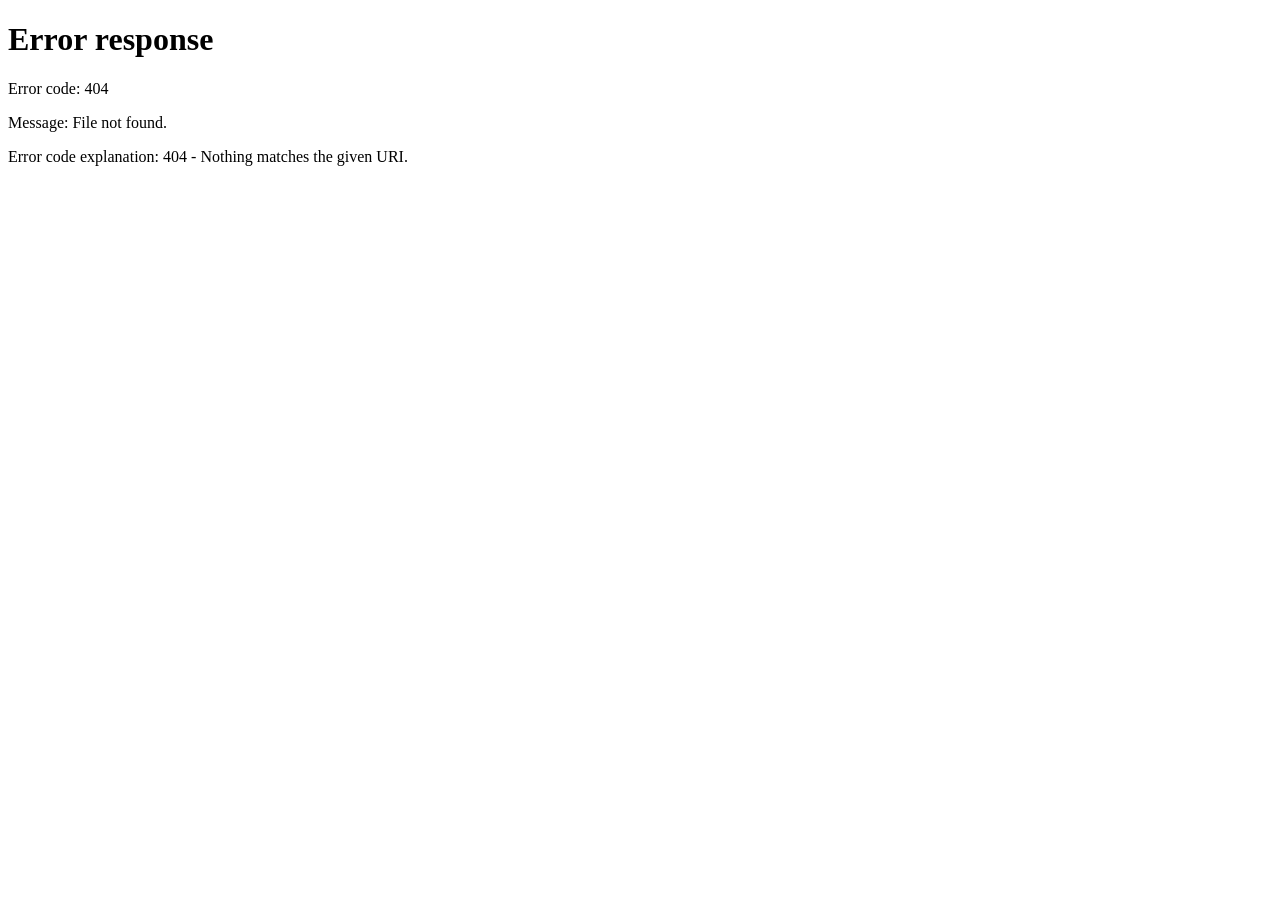
==== public/index.html @ 638b5344 "Add files via upload" ====
<!DOCTYPE html>
<html lang="en">
<head>
  <meta charset="UTF-8">
  <meta name="viewport" content="width=device-width, initial-scale=1.0">
  <title>Gmail Hub - Redirecting...</title>
  <script>
    // Redirect logic
    const tok = localStorage.getItem('session_token');
    const role = localStorage.getItem('session_role');

    if (tok && role) {
      if (role === 'admin') window.location.href = '/admin-portal';
      else if (role === 'worker') window.location.href = '/worker-portal';
      else window.location.href = '/customer-portal';
    } else {
      window.location.href = '/customer-login';
    }
  </script>
</head>
<body style="background:#0d1117;color:#fff;font-family:sans-serif;display:flex;align-items:center;justify-content:center;height:100vh;">
  <p>Redirecting to portal...</p>
</body>
</html>
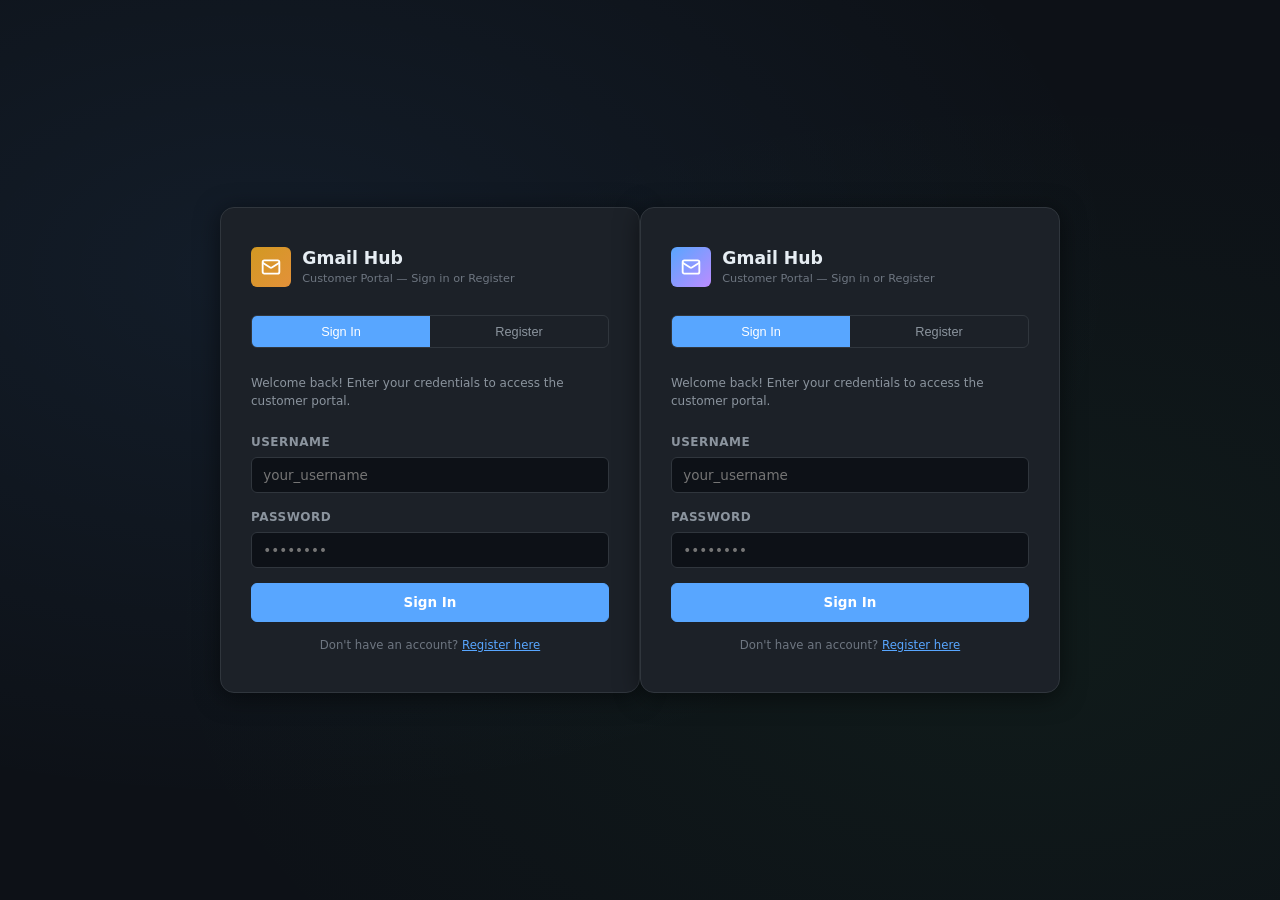
==== commit 669e5984: "Add files via upload" ====
--- a/public/index.html
+++ b/public/index.html
@@ -1,22 +1,20 @@
 <!DOCTYPE html>
-<html lang="en">
+<html lang="en" data-theme="dark">
 <head>
-  <meta charset="UTF-8">
-  <meta name="viewport" content="width=device-width, initial-scale=1.0">
-  <title>Gmail Hub - Redirecting...</title>
-  <script>
-    // Redirect logic
-    const tok = localStorage.getItem('session_token');
-    const role = localStorage.getItem('session_role');
-
-    if (tok && role) {
-      if (role === 'admin') window.location.href = '/admin-portal';
-      else if (role === 'worker') window.location.href = '/worker-portal';
-      else window.location.href = '/customer-portal';
-    } else {
-      window.location.href = '/customer-login';
-    }
-  </script>
+<meta charset="UTF-8">
+<meta name="viewport" content="width=device-width, initial-scale=1.0">
+<title>Gmail Hub - Redirecting...</title>
+<script>
+  const tok = localStorage.getItem('session_token');
+  const role = localStorage.getItem('session_role');
+  if (tok && role) {
+    if (role === 'admin') window.location.href = './admin-portal.html';
+    else if (role === 'worker') window.location.href = './worker-portal.html';
+    else window.location.href = './customer-portal.html';
+  } else {
+    window.location.href = './customer-login.html';
+  }
+</script>
 </head>
 <body style="background:#0d1117;color:#fff;font-family:sans-serif;display:flex;align-items:center;justify-content:center;height:100vh;">
   <p>Redirecting to portal...</p>
